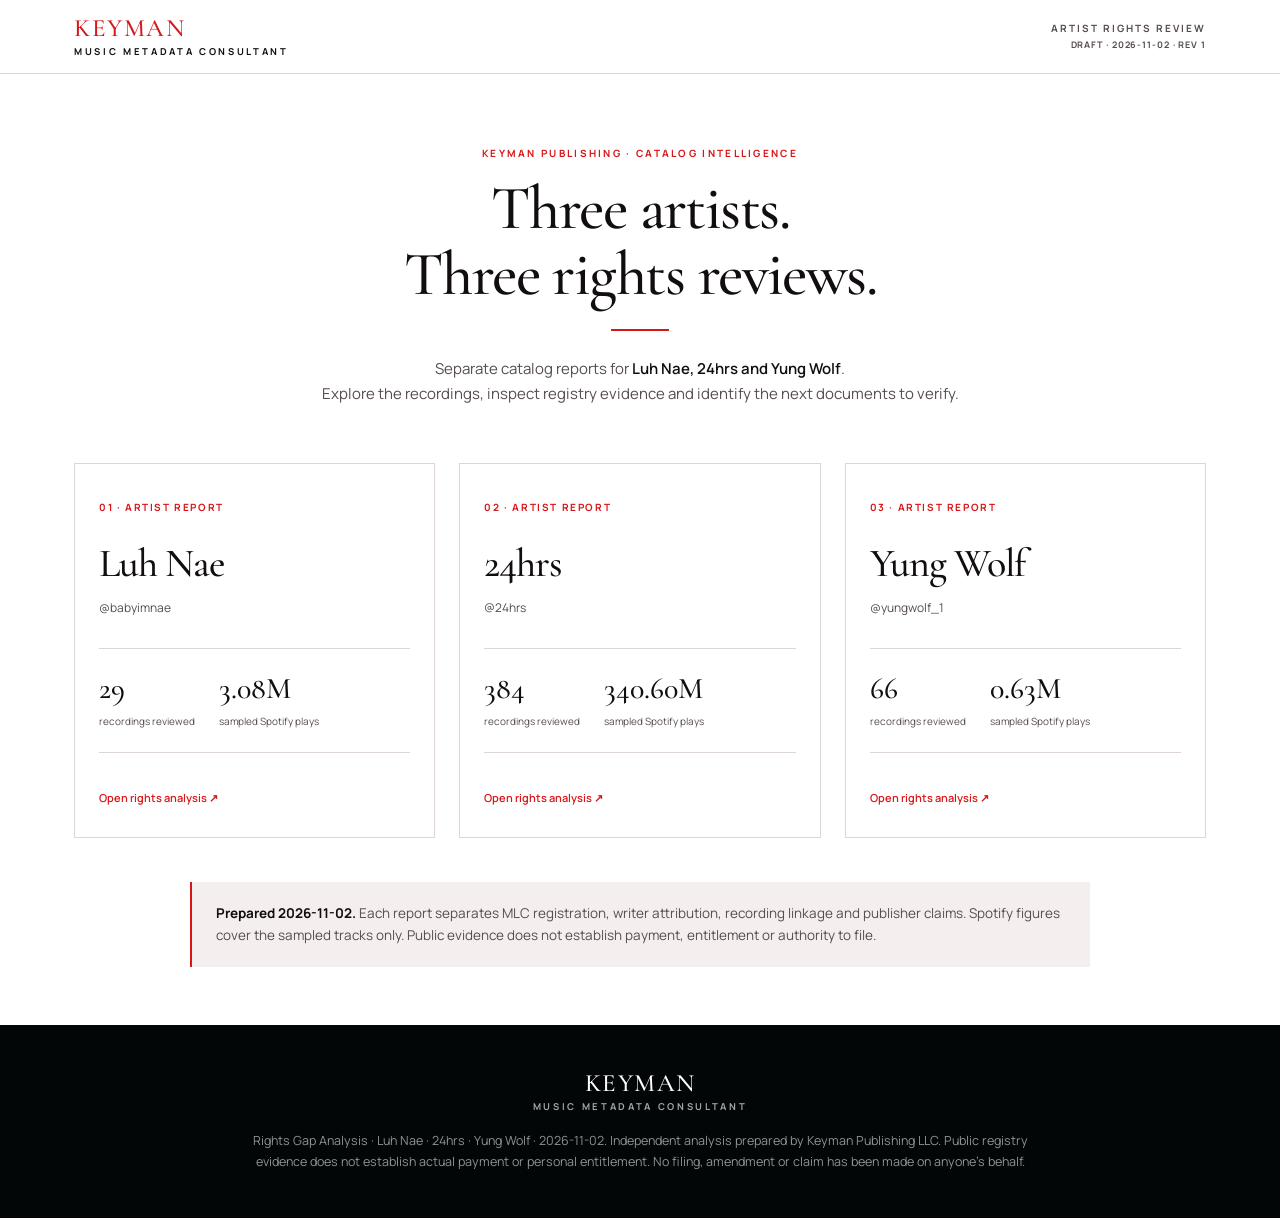
==== index.html @ 90fb0419 "Publish three Keyman artist rights reviews with shared report hub" ====
<!doctype html><html lang="en"><head><meta charset="utf-8"><meta name="viewport" content="width=device-width, initial-scale=1"><meta name="robots" content="noindex,nofollow"><meta name="description" content="Keyman Publishing catalog rights review — Artist Rights Review, 2026-11-02."><meta property="og:title" content="Artist Rights Review — Keyman Rights Gap Analysis"><meta property="og:description" content="Recording evidence, MLC registrations, publisher claims and next steps."><title>Artist Rights Review | Keyman Rights Gap Analysis</title><link rel="preconnect" href="https://fonts.googleapis.com"><link rel="preconnect" href="https://fonts.gstatic.com" crossorigin><link href="https://fonts.googleapis.com/css2?family=Cormorant+Garamond:wght@500;600&family=Manrope:wght@400;500;600;700&display=swap" rel="stylesheet"><link rel="stylesheet" href="./keyman.css"><link rel="stylesheet" href="./report.css"></head><body><a class="skip" href="#main">Skip to report</a><header class="hdr"><div class="wrap"><a class="brand" href="./"><div class="wm">KEYMAN</div><div class="wm-sub">Music Metadata Consultant</div></a><div class="hdr-r">Artist Rights Review<br><span class="revision">Draft · 2026-11-02 · rev 1</span></div></div></header><main id="main"><section class="hero"><div class="wrap"><p class="eyebrow">Keyman Publishing · Catalog intelligence</p><h1>Three artists.<br>Three rights reviews.</h1><div class="rule"></div><p class="lede narrow">Separate catalog reports for <b>Luh Nae, 24hrs and Yung Wolf</b>.<br>Explore the recordings, inspect registry evidence and identify the next documents to verify.</p><div class="artist-cards"><a class="artist-card" href="luh-nae/"><span class="card-no">01 · Artist report</span><h2>Luh Nae</h2><p>@babyimnae</p><div class="card-metrics"><div><b>29</b><span>recordings reviewed</span></div><div><b>3.08M</b><span>sampled Spotify plays</span></div></div><span class="card-cta">Open rights analysis ↗</span></a><a class="artist-card" href="24hrs/"><span class="card-no">02 · Artist report</span><h2>24hrs</h2><p>@24hrs</p><div class="card-metrics"><div><b>384</b><span>recordings reviewed</span></div><div><b>340.60M</b><span>sampled Spotify plays</span></div></div><span class="card-cta">Open rights analysis ↗</span></a><a class="artist-card" href="yung-wolf/"><span class="card-no">03 · Artist report</span><h2>Yung Wolf</h2><p>@yungwolf_1</p><div class="card-metrics"><div><b>66</b><span>recordings reviewed</span></div><div><b>0.63M</b><span>sampled Spotify plays</span></div></div><span class="card-cta">Open rights analysis ↗</span></a></div><div class="note"><b>Prepared 2026-11-02.</b> Each report separates MLC registration, writer attribution, recording linkage and publisher claims. Spotify figures cover the sampled tracks only. Public evidence does not establish payment, entitlement or authority to file.</div></div></section></main><footer><div class="wrap"><div class="wm">KEYMAN</div><div class="wm-sub">Music Metadata Consultant</div><div class="fs">Rights Gap Analysis · Luh Nae · 24hrs · Yung Wolf · 2026-11-02. Independent analysis prepared by Keyman Publishing LLC. Public registry evidence does not establish actual payment or personal entitlement. No filing, amendment or claim has been made on anyone’s behalf.</div></div></footer><script src="report.js"></script></body></html>
---- keyman.css ----
:root{
  --ink:oklch(0.17 0.008 25); --sub:oklch(0.43 0.012 25); --faint:oklch(0.58 0.010 25);
  --paper:oklch(1 0 0); --cream:oklch(0.985 0.002 25); --cream2:oklch(0.955 0.006 25);
  --line:oklch(0.88 0.008 25); --red:oklch(0.56 0.22 28); --red-dk:oklch(0.48 0.19 28);
  --red-soft:oklch(0.96 0.022 28); --ftr:oklch(0.12 0.008 215);
  --amber:oklch(0.60 0.13 75); --amber-soft:oklch(0.97 0.03 75);
  --green:oklch(0.52 0.11 155); --green-soft:oklch(0.96 0.03 155);
  --grey:oklch(0.55 0.006 25); --grey-soft:oklch(0.955 0.003 25);
}
*{box-sizing:border-box}
body{margin:0;background:var(--paper);color:var(--ink);
 font:16px/1.65 "Manrope",Arial,sans-serif;-webkit-font-smoothing:antialiased}
a{color:var(--red);text-decoration:none;font-weight:600}
a:hover{color:var(--red-dk);text-decoration:underline}
:focus-visible{outline:2px solid var(--red);outline-offset:2px}
.wrap{max-width:1180px;margin:0 auto;padding:0 24px}
.narrow{max-width:660px;margin:0 auto}

/* header */
.hdr{position:sticky;top:0;z-index:20;background:oklch(1 0 0 / .96);
 backdrop-filter:saturate(180%) blur(8px);border-bottom:1px solid var(--line)}
.hdr .wrap{display:flex;align-items:center;justify-content:space-between;gap:16px;padding-top:16px;padding-bottom:16px}
.wm{font:500 25px/1 "Cormorant Garamond",Georgia,serif;letter-spacing:.06em;color:var(--red)}
.wm-sub{font:700 9.5px/1 "Manrope",sans-serif;letter-spacing:.28em;text-transform:uppercase;color:var(--ink);margin-top:6px}
.hdr-r{text-align:right;font:700 10px/1.6 "Manrope",sans-serif;letter-spacing:.2em;text-transform:uppercase;color:var(--sub)}
.btn{display:inline-block;background:var(--red);color:#fff;border-radius:4px;padding:9px 16px;
 font:700 10px/1 "Manrope",sans-serif;letter-spacing:.16em;text-transform:uppercase;margin-top:9px}

/* bands */
.band{border-top:1px solid var(--line);padding:64px 0}
.band.tint{background:var(--cream)}
.band:first-of-type{border-top:0}
.eyebrow{font:700 10px/1 "Manrope",sans-serif;letter-spacing:.23em;text-transform:uppercase;
 color:var(--red);text-align:center;margin:0 0 18px}
h1{font:500 clamp(40px,5.4vw,62px)/1.08 "Cormorant Garamond",Georgia,serif;letter-spacing:-.025em;
 margin:0;text-align:center;text-wrap:balance}
h2{font:500 clamp(28px,3.2vw,38px)/1.15 "Cormorant Garamond",Georgia,serif;letter-spacing:-.025em;
 margin:0;text-align:center;text-wrap:balance}
.rule{width:58px;height:2px;background:var(--red);margin:20px auto 26px}
.lede{text-align:center;color:var(--sub);font-size:15px}
.lede b{color:var(--ink);font-weight:600}

/* hero */
.hero{padding:74px 0 58px}

/* stat row - hairline divided columns, no cards */
.stats{display:grid;grid-template-columns:repeat(3,1fr);border-top:1px solid var(--line);
 border-bottom:1px solid var(--line);margin-top:44px}
.stat{padding:26px 24px;border-left:1px solid var(--line)}
.stat:nth-child(3n+1){border-left:0}
.stat:nth-child(n+4){border-top:1px solid var(--line)}
.stat .l{font:700 9.5px/1.4 "Manrope",sans-serif;letter-spacing:.19em;text-transform:uppercase;color:var(--red)}
.stat .v{font:500 44px/1 "Cormorant Garamond",Georgia,serif;letter-spacing:-.02em;
 margin:14px 0 8px;font-variant-numeric:lining-nums tabular-nums}
.stat .d{font-size:12.5px;color:var(--sub);line-height:1.55}

/* doctrine note */
.note{border-left:2px solid var(--red);padding:20px 24px;background:var(--cream2);
 font-size:13.5px;color:var(--sub);margin:44px auto 0;max-width:900px}
.note b{color:var(--ink)}

/* attribution prose */
.prose{max-width:820px;margin:0 auto;color:var(--sub);font-size:15px}
.prose p{margin:0 0 14px} .prose p:last-child{margin-bottom:0}
.prose b{color:var(--ink);font-weight:600}

/* coverage bars */
.bars{max-width:860px;margin:0 auto}
.bar+.bar{margin-top:14px}
.bl{display:flex;justify-content:space-between;font-size:12.5px;margin-bottom:6px;gap:12px}
.bl b{font-variant-numeric:lining-nums tabular-nums}
.bt{height:6px;background:var(--grey-soft);overflow:hidden}
.bt i{display:block;height:100%}
.bt i.red{background:var(--red)} .bt i.amber{background:var(--amber)}
.bt i.green{background:var(--green)} .bt i.grey{background:var(--grey)}

/* tools + table */
.tools{display:flex;gap:8px;flex-wrap:wrap;justify-content:center;margin:0 0 22px}
input[type=search]{flex:0 1 320px;padding:11px 14px;border:1px solid var(--line);border-radius:4px;
 font:inherit;font-size:13px;background:#fff;color:var(--ink)}
input[type=search]:focus{outline:none;border-color:var(--red)}
.chip{background:#fff;border:1px solid var(--line);border-radius:4px;padding:9px 13px;
 font:700 10px/1 "Manrope",sans-serif;letter-spacing:.13em;text-transform:uppercase;
 color:var(--sub);cursor:pointer}
.chip[aria-pressed=true]{color:#fff;background:var(--red);border-color:var(--red)}
.tblwrap{overflow-x:auto;border-top:1px solid var(--line);border-bottom:1px solid var(--line)}
table{width:100%;border-collapse:collapse;min-width:880px}
th{text-align:left;font:700 9.5px/1.3 "Manrope",sans-serif;letter-spacing:.19em;text-transform:uppercase;
 color:var(--red);padding:15px 14px;border-bottom:1px solid var(--line);background:var(--cream)}
td{padding:14px;border-bottom:1px solid var(--line);vertical-align:top}
tr.det td{background:var(--cream);padding:20px 22px}
tr.row:last-child td,tr.det:last-child td{border-bottom:0}
.num{text-align:right;white-space:nowrap;font-variant-numeric:lining-nums tabular-nums}
.sm{font-size:12.5px;color:var(--sub)} .faint{color:var(--faint)}
.exp{background:none;border:0;padding:0;font:600 15px/1.45 "Manrope",sans-serif;color:var(--ink);
 cursor:pointer;text-align:left;display:flex;gap:9px;align-items:baseline}
.car{color:var(--red);font-size:10px;transition:transform .15s}
.exp[aria-expanded=true] .car{transform:rotate(90deg)}
.pill{display:inline-block;font:700 9.5px/1.4 "Manrope",sans-serif;letter-spacing:.11em;
 text-transform:uppercase;padding:5px 9px;border-radius:3px}
.pill.red{color:var(--red);background:var(--red-soft)}
.pill.amber{color:var(--amber);background:var(--amber-soft)}
.pill.green{color:var(--green);background:var(--green-soft)}
.pill.grey{color:var(--grey);background:var(--grey-soft)}
.work{border-left:2px solid var(--line);padding-left:15px;margin-bottom:17px}
.wt{font:500 18px/1.3 "Cormorant Garamond",Georgia,serif;letter-spacing:-.02em}
.wk{font-size:11.5px;color:var(--sub);margin-left:8px}
.flag{font:700 9px/1 "Manrope",sans-serif;letter-spacing:.11em;text-transform:uppercase;
 color:var(--green);background:var(--green-soft);padding:4px 7px;border-radius:3px;margin-left:6px;
 display:inline-block}
.flag.off{color:var(--red);background:var(--red-soft)}
.ww{font-size:12.5px;color:var(--sub);margin:5px 0}
.wp{margin:0;padding-left:18px;font-size:12.5px;color:var(--sub)}
.src{font:700 8.5px/1.3 "Manrope",sans-serif;letter-spacing:.13em;text-transform:uppercase;color:var(--red);display:inline-block;margin-top:5px}
.pill.blue{color:oklch(0.50 0.13 250);background:oklch(0.96 0.03 250)}
.mine{font:700 9px/1 "Manrope",sans-serif;letter-spacing:.09em;text-transform:uppercase;
 color:var(--green);background:var(--green-soft);padding:3px 6px;border-radius:3px}
.mismatch{font-size:12.5px;color:var(--red-dk);background:var(--red-soft);padding:10px 12px;
 border-radius:3px;margin:9px 0}
.meta{font-size:12.5px;color:var(--sub);margin-top:8px}

/* findings */
ol.find{counter-reset:f;list-style:none;padding:0;margin:0 auto;max-width:860px}
ol.find li{counter-increment:f;position:relative;padding:0 0 26px 54px;font-size:14.5px;color:var(--sub)}
ol.find li b{color:var(--ink);font-weight:600}
ol.find li:before{content:counter(f,decimal-leading-zero);position:absolute;left:0;top:2px;
 font:700 12px/1 "Manrope",sans-serif;color:var(--red);letter-spacing:.06em}

footer{background:var(--ftr);color:oklch(0.80 0.006 215);padding:46px 0}
footer .wm{color:#fff;text-align:center} footer .wm-sub{color:oklch(0.72 0.006 215);text-align:center}
footer .fs{font-size:12.5px;color:oklch(0.66 0.006 215);max-width:820px;margin:20px auto 0;text-align:center}
@media(max-width:860px){.stats{grid-template-columns:repeat(2,1fr)}
 .stat:nth-child(3n+1){border-left:1px solid var(--line)}
 .stat:nth-child(2n+1){border-left:0} .stat:nth-child(n+3){border-top:1px solid var(--line)}}
@media(max-width:520px){.stats{grid-template-columns:1fr}
 .stat{border-left:0!important} .stat+.stat{border-top:1px solid var(--line)}}
@media(prefers-reduced-motion:reduce){*{transition:none!important}}
---- report.css ----
.brand:hover{text-decoration:none}.identity{font-size:12px;color:var(--sub);text-align:center;margin-top:22px;max-width:760px}.report-nav{display:flex;justify-content:center;flex-wrap:wrap;gap:14px 24px;font-size:12px;margin-top:28px}.revision{font-size:9px;letter-spacing:.1em}.result-count{text-align:center}select{padding:10px 14px;border:1px solid var(--line);background:#fff;border-radius:4px;max-width:100%;font:12px Manrope,Arial,sans-serif;color:var(--ink)}.year h3,.next-grid h3{font:500 26px/1.2 "Cormorant Garamond",Georgia,serif;margin:12px 0}.years{display:grid;grid-template-columns:repeat(3,1fr);gap:24px;margin-top:32px}.year{border-top:1px solid var(--line);padding-top:8px}.year p{font-size:12px;color:var(--sub)}.year-top{display:flex;justify-content:space-between;align-items:center}.year-top span{font-size:11px;color:var(--sub)}.timeline-bar{height:6px;background:var(--red-soft)}.timeline-bar i{display:block;height:6px;background:var(--green)}.next-grid{display:grid;grid-template-columns:1fr 1fr;gap:32px;margin-top:40px}.next-grid article{border-top:1px solid var(--line);padding-top:18px}.next-grid span,.card-no{font-size:10px;letter-spacing:.16em;text-transform:uppercase;color:var(--red);font-weight:700}.next-grid p{font-size:13px;color:var(--sub)}.exposure{max-width:800px;margin:32px auto 0}.exposure table{min-width:0;font-size:13px}.offworks{max-width:900px;margin:36px auto 0}.artist-cards{display:grid;grid-template-columns:repeat(3,1fr);gap:24px;margin:56px 0 0}.artist-card{color:var(--ink);border:1px solid var(--line);padding:28px 24px;display:block;transition:border-color .15s,background .15s}.artist-card:hover{background:var(--cream);border-color:var(--red);text-decoration:none;color:var(--ink)}.artist-card h2{text-align:left;margin:22px 0 8px;font-size:40px}.artist-card p{font-size:12px;color:var(--sub);font-weight:400}.card-metrics{display:flex;gap:24px;margin:30px 0;padding:22px 0;border-top:1px solid var(--line);border-bottom:1px solid var(--line)}.card-metrics b{display:block;font:500 30px/1.2 "Cormorant Garamond",Georgia,serif}.card-metrics span{display:block;font-size:10px;color:var(--sub);font-weight:400;margin-top:6px}.card-cta{font-size:11px;color:var(--red)}.find p{margin:8px 0 0}.sr-only{position:absolute;width:1px;height:1px;padding:0;margin:-1px;overflow:hidden;clip:rect(0,0,0,0);white-space:nowrap;border:0}.skip{position:absolute;top:-70px;left:12px;z-index:99;background:#fff;padding:12px}.skip:focus{top:10px}section[id]{scroll-margin-top:90px}[hidden]{display:none!important}.exposure th:nth-child(2){width:28%}
@media(max-width:900px){.artist-cards{grid-template-columns:1fr;max-width:640px;margin-left:auto;margin-right:auto}.years{grid-template-columns:1fr 1fr}.artist-card h2{font-size:36px}.card-metrics{justify-content:space-between}.hdr{position:static}}
@media(max-width:680px){.wrap{padding-left:18px;padding-right:18px}.hero{padding-top:42px}.band{padding:42px 0}.hdr .wrap{gap:12px}.wm-sub{font-size:7px;letter-spacing:.16em}.hdr-r{font-size:8px;letter-spacing:.08em}.wm{font-size:22px}.stats{grid-template-columns:1fr}.stat{border-left:0!important;text-align:center}.stat+.stat{border-top:1px solid var(--line)}.stat .v{font-size:42px}.note{padding:16px 18px;font-size:12px}.years,.next-grid{grid-template-columns:1fr}.tools>*{width:100%;flex:1 1 100%}.tblwrap{overflow:visible;border:0}#catalog-table{min-width:0}#catalog-table thead{display:none}#catalog-table tbody{display:block}#catalog-table tr.row{display:grid;grid-template-columns:1fr 1fr;border:1px solid var(--line);padding:14px;margin-top:16px;gap:12px}#catalog-table tr.row td{display:block;border:0;padding:0;min-width:0}#catalog-table tr.row td:first-child{grid-column:1/-1}#catalog-table tr.row td:before{content:attr(data-label);display:block;color:var(--red);font:700 8px/1.4 Manrope,sans-serif;letter-spacing:.1em;text-transform:uppercase;margin-bottom:6px}#catalog-table tr.row td:first-child:before{display:none}#catalog-table td.num{text-align:left;white-space:normal}#catalog-table tr.det{display:block;border:1px solid var(--line);border-top:0}#catalog-table tr.det td{display:block;padding:16px;font-size:12px;overflow-wrap:anywhere}.exp{font-size:15px}.pill{font-size:8px;letter-spacing:.04em}.work{padding-left:10px}.wk{display:block;margin:6px 0}.meta,.ww,.wp{font-size:11px}.find li{padding-left:38px;font-size:13px}.exposure th,.exposure td{padding:12px 8px}.exposure .num{white-space:normal}.exposure th:nth-child(2){width:35%}}
@media print{.hdr{position:static}.tools,.report-nav{display:none}body{font-size:10px}.band{padding:24px 0}.det[hidden]{display:table-row!important}footer{background:#fff;color:#222}.artist-card{break-inside:avoid}a{color:#222}.tblwrap{overflow:visible}table{min-width:0}.stats{margin-top:20px}}
.bt i.blue{background:#2d4f8f}
.legend{max-width:860px;margin:30px auto 0;border-top:1px solid var(--line);border-bottom:1px solid var(--line);padding:16px 0;font-size:12px;color:var(--sub)}.legend summary{cursor:pointer;color:var(--red);font-weight:600}.legend li{margin:9px 0}
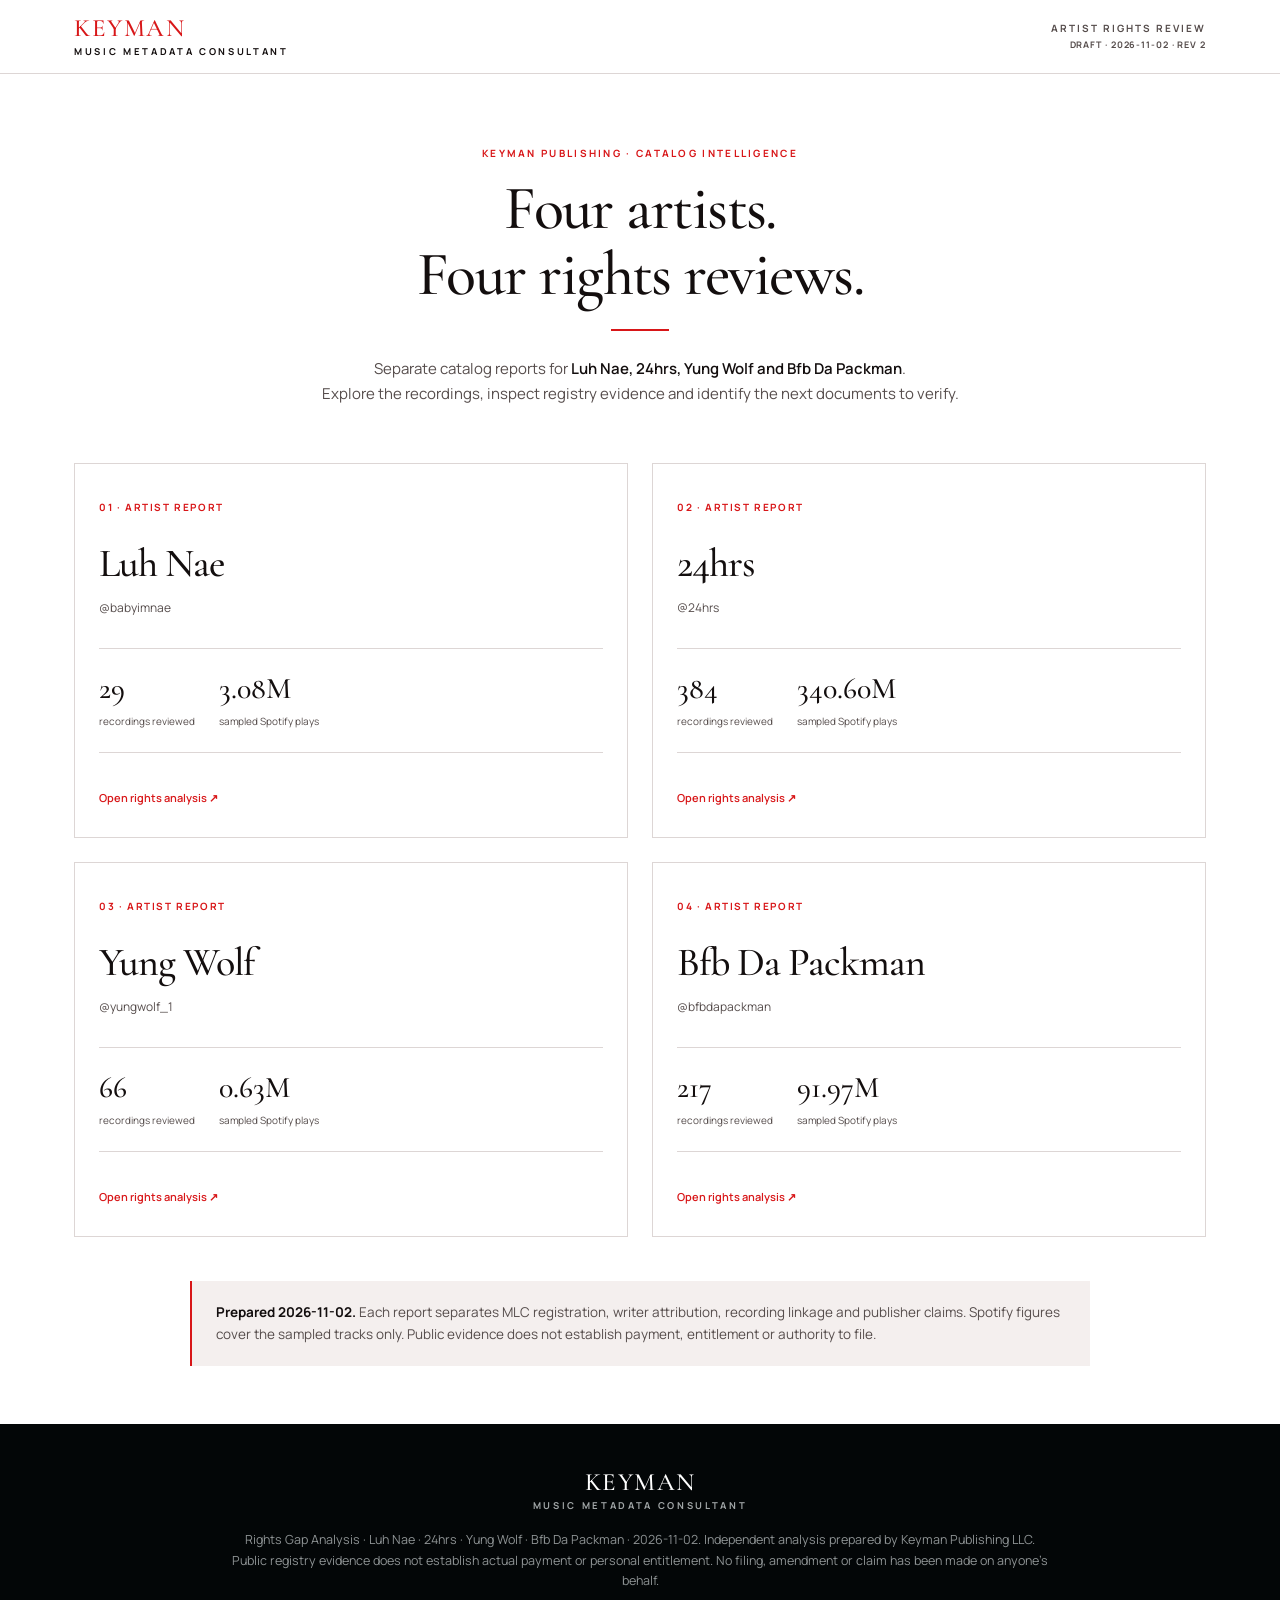
==== commit 61978845: "Add Bfb Da Packman rights report and expand shared hub to four artists" ====
--- a/index.html
+++ b/index.html
@@ -1 +1 @@
-<!doctype html><html lang="en"><head><meta charset="utf-8"><meta name="viewport" content="width=device-width, initial-scale=1"><meta name="robots" content="noindex,nofollow"><meta name="description" content="Keyman Publishing catalog rights review — Artist Rights Review, 2026-11-02."><meta property="og:title" content="Artist Rights Review — Keyman Rights Gap Analysis"><meta property="og:description" content="Recording evidence, MLC registrations, publisher claims and next steps."><title>Artist Rights Review | Keyman Rights Gap Analysis</title><link rel="preconnect" href="https://fonts.googleapis.com"><link rel="preconnect" href="https://fonts.gstatic.com" crossorigin><link href="https://fonts.googleapis.com/css2?family=Cormorant+Garamond:wght@500;600&family=Manrope:wght@400;500;600;700&display=swap" rel="stylesheet"><link rel="stylesheet" href="./keyman.css"><link rel="stylesheet" href="./report.css"></head><body><a class="skip" href="#main">Skip to report</a><header class="hdr"><div class="wrap"><a class="brand" href="./"><div class="wm">KEYMAN</div><div class="wm-sub">Music Metadata Consultant</div></a><div class="hdr-r">Artist Rights Review<br><span class="revision">Draft · 2026-11-02 · rev 1</span></div></div></header><main id="main"><section class="hero"><div class="wrap"><p class="eyebrow">Keyman Publishing · Catalog intelligence</p><h1>Three artists.<br>Three rights reviews.</h1><div class="rule"></div><p class="lede narrow">Separate catalog reports for <b>Luh Nae, 24hrs and Yung Wolf</b>.<br>Explore the recordings, inspect registry evidence and identify the next documents to verify.</p><div class="artist-cards"><a class="artist-card" href="luh-nae/"><span class="card-no">01 · Artist report</span><h2>Luh Nae</h2><p>@babyimnae</p><div class="card-metrics"><div><b>29</b><span>recordings reviewed</span></div><div><b>3.08M</b><span>sampled Spotify plays</span></div></div><span class="card-cta">Open rights analysis ↗</span></a><a class="artist-card" href="24hrs/"><span class="card-no">02 · Artist report</span><h2>24hrs</h2><p>@24hrs</p><div class="card-metrics"><div><b>384</b><span>recordings reviewed</span></div><div><b>340.60M</b><span>sampled Spotify plays</span></div></div><span class="card-cta">Open rights analysis ↗</span></a><a class="artist-card" href="yung-wolf/"><span class="card-no">03 · Artist report</span><h2>Yung Wolf</h2><p>@yungwolf_1</p><div class="card-metrics"><div><b>66</b><span>recordings reviewed</span></div><div><b>0.63M</b><span>sampled Spotify plays</span></div></div><span class="card-cta">Open rights analysis ↗</span></a></div><div class="note"><b>Prepared 2026-11-02.</b> Each report separates MLC registration, writer attribution, recording linkage and publisher claims. Spotify figures cover the sampled tracks only. Public evidence does not establish payment, entitlement or authority to file.</div></div></section></main><footer><div class="wrap"><div class="wm">KEYMAN</div><div class="wm-sub">Music Metadata Consultant</div><div class="fs">Rights Gap Analysis · Luh Nae · 24hrs · Yung Wolf · 2026-11-02. Independent analysis prepared by Keyman Publishing LLC. Public registry evidence does not establish actual payment or personal entitlement. No filing, amendment or claim has been made on anyone’s behalf.</div></div></footer><script src="report.js"></script></body></html>+<!doctype html><html lang="en"><head><meta charset="utf-8"><meta name="viewport" content="width=device-width, initial-scale=1"><meta name="robots" content="noindex,nofollow"><meta name="description" content="Keyman Publishing catalog rights review — Artist Rights Review, 2026-11-02."><meta property="og:title" content="Artist Rights Review — Keyman Rights Gap Analysis"><meta property="og:description" content="Recording evidence, MLC registrations, publisher claims and next steps."><title>Artist Rights Review | Keyman Rights Gap Analysis</title><link rel="preconnect" href="https://fonts.googleapis.com"><link rel="preconnect" href="https://fonts.gstatic.com" crossorigin><link href="https://fonts.googleapis.com/css2?family=Cormorant+Garamond:wght@500;600&family=Manrope:wght@400;500;600;700&display=swap" rel="stylesheet"><link rel="stylesheet" href="./keyman.css"><link rel="stylesheet" href="./report.css"></head><body><a class="skip" href="#main">Skip to report</a><header class="hdr"><div class="wrap"><a class="brand" href="./"><div class="wm">KEYMAN</div><div class="wm-sub">Music Metadata Consultant</div></a><div class="hdr-r">Artist Rights Review<br><span class="revision">Draft · 2026-11-02 · rev 2</span></div></div></header><main id="main"><section class="hero"><div class="wrap"><p class="eyebrow">Keyman Publishing · Catalog intelligence</p><h1>Four artists.<br>Four rights reviews.</h1><div class="rule"></div><p class="lede narrow">Separate catalog reports for <b>Luh Nae, 24hrs, Yung Wolf and Bfb Da Packman</b>.<br>Explore the recordings, inspect registry evidence and identify the next documents to verify.</p><div class="artist-cards"><a class="artist-card" href="luh-nae/"><span class="card-no">01 · Artist report</span><h2>Luh Nae</h2><p>@babyimnae</p><div class="card-metrics"><div><b>29</b><span>recordings reviewed</span></div><div><b>3.08M</b><span>sampled Spotify plays</span></div></div><span class="card-cta">Open rights analysis ↗</span></a><a class="artist-card" href="24hrs/"><span class="card-no">02 · Artist report</span><h2>24hrs</h2><p>@24hrs</p><div class="card-metrics"><div><b>384</b><span>recordings reviewed</span></div><div><b>340.60M</b><span>sampled Spotify plays</span></div></div><span class="card-cta">Open rights analysis ↗</span></a><a class="artist-card" href="yung-wolf/"><span class="card-no">03 · Artist report</span><h2>Yung Wolf</h2><p>@yungwolf_1</p><div class="card-metrics"><div><b>66</b><span>recordings reviewed</span></div><div><b>0.63M</b><span>sampled Spotify plays</span></div></div><span class="card-cta">Open rights analysis ↗</span></a><a class="artist-card" href="bfb-da-packman/"><span class="card-no">04 · Artist report</span><h2>Bfb Da Packman</h2><p>@bfbdapackman</p><div class="card-metrics"><div><b>217</b><span>recordings reviewed</span></div><div><b>91.97M</b><span>sampled Spotify plays</span></div></div><span class="card-cta">Open rights analysis ↗</span></a></div><div class="note"><b>Prepared 2026-11-02.</b> Each report separates MLC registration, writer attribution, recording linkage and publisher claims. Spotify figures cover the sampled tracks only. Public evidence does not establish payment, entitlement or authority to file.</div></div></section></main><footer><div class="wrap"><div class="wm">KEYMAN</div><div class="wm-sub">Music Metadata Consultant</div><div class="fs">Rights Gap Analysis · Luh Nae · 24hrs · Yung Wolf · Bfb Da Packman · 2026-11-02. Independent analysis prepared by Keyman Publishing LLC. Public registry evidence does not establish actual payment or personal entitlement. No filing, amendment or claim has been made on anyone’s behalf.</div></div></footer><script src="report.js"></script></body></html>
--- a/report.css
+++ b/report.css
@@ -4,3 +4,5 @@
 @media print{.hdr{position:static}.tools,.report-nav{display:none}body{font-size:10px}.band{padding:24px 0}.det[hidden]{display:table-row!important}footer{background:#fff;color:#222}.artist-card{break-inside:avoid}a{color:#222}.tblwrap{overflow:visible}table{min-width:0}.stats{margin-top:20px}}
 .bt i.blue{background:#2d4f8f}
 .legend{max-width:860px;margin:30px auto 0;border-top:1px solid var(--line);border-bottom:1px solid var(--line);padding:16px 0;font-size:12px;color:var(--sub)}.legend summary{cursor:pointer;color:var(--red);font-weight:600}.legend li{margin:9px 0}
+
+@media(min-width:901px){.artist-cards{grid-template-columns:repeat(2,1fr)}}
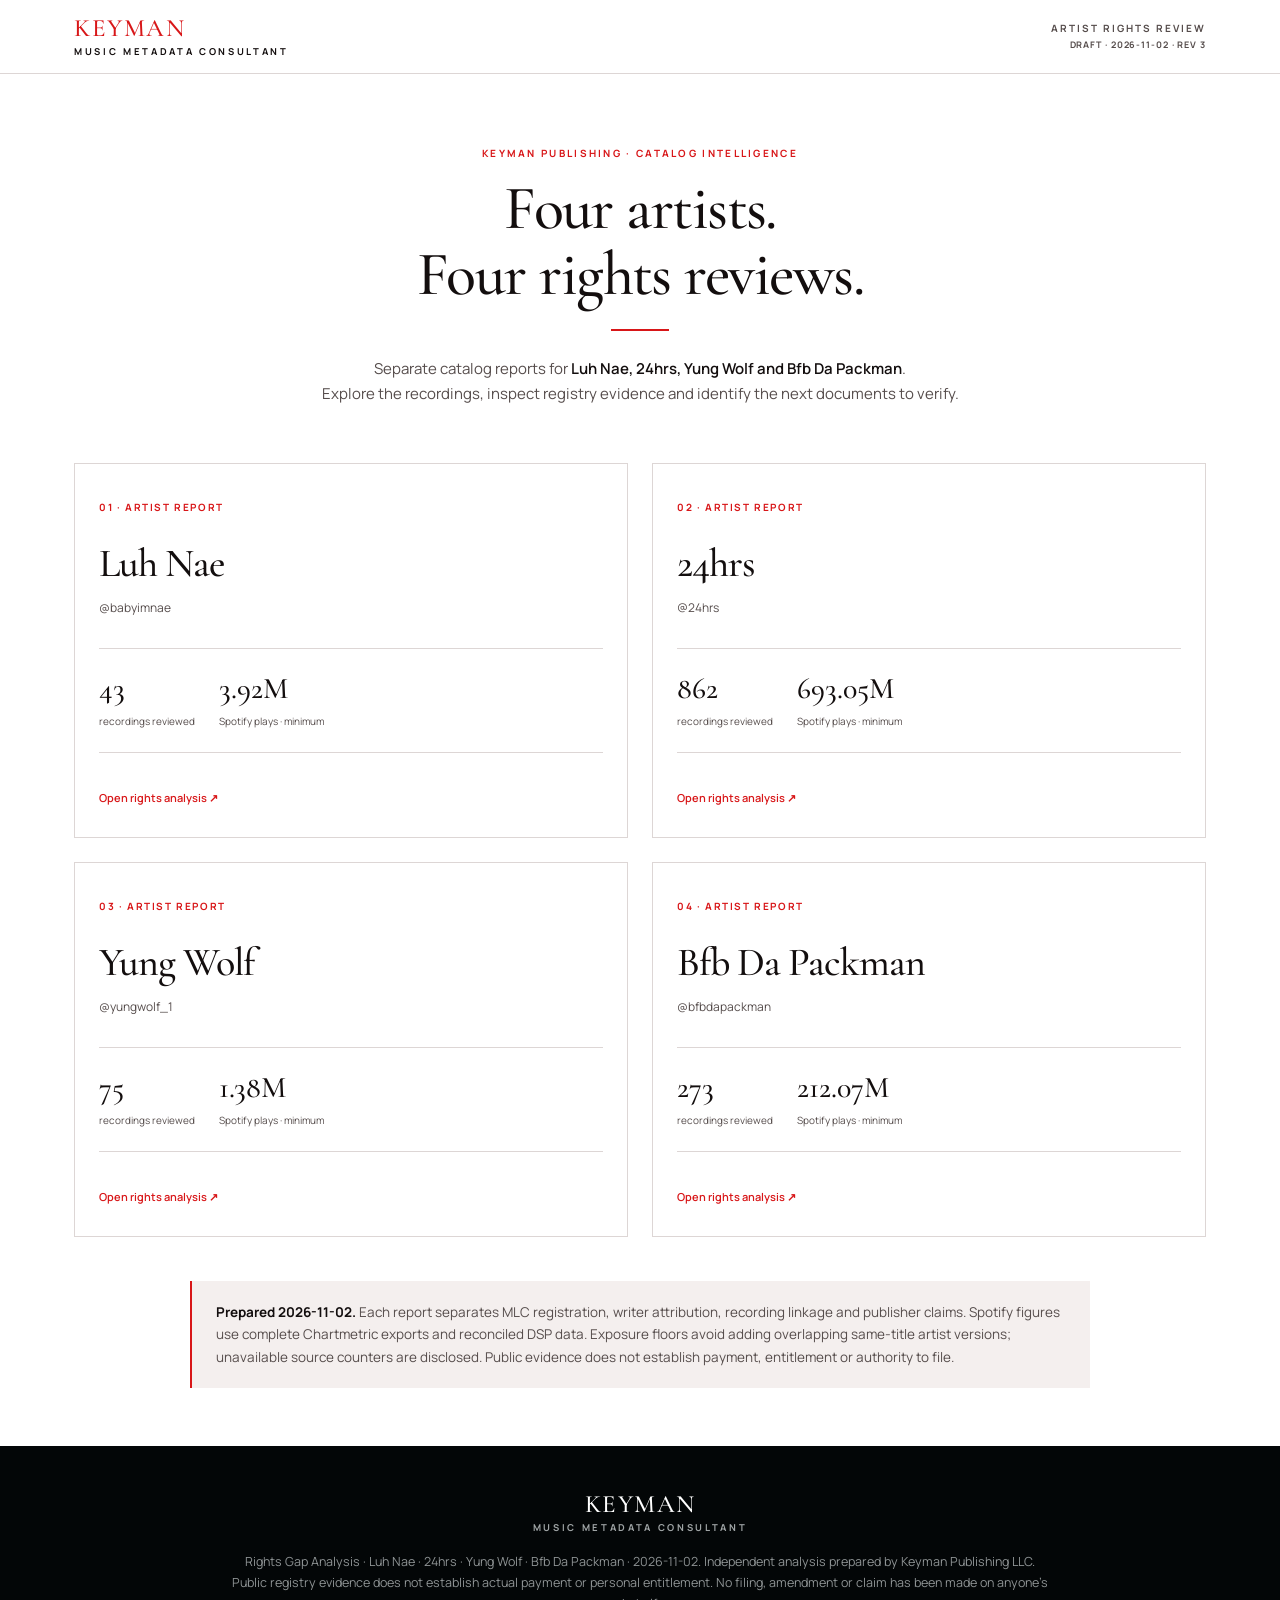
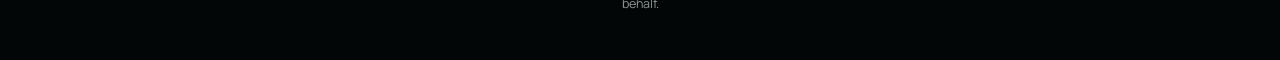
==== commit bd595009: "Expand all artist catalogs with Chartmetric data and verified stream coverage" ====
--- a/index.html
+++ b/index.html
@@ -1 +1 @@
-<!doctype html><html lang="en"><head><meta charset="utf-8"><meta name="viewport" content="width=device-width, initial-scale=1"><meta name="robots" content="noindex,nofollow"><meta name="description" content="Keyman Publishing catalog rights review — Artist Rights Review, 2026-11-02."><meta property="og:title" content="Artist Rights Review — Keyman Rights Gap Analysis"><meta property="og:description" content="Recording evidence, MLC registrations, publisher claims and next steps."><title>Artist Rights Review | Keyman Rights Gap Analysis</title><link rel="preconnect" href="https://fonts.googleapis.com"><link rel="preconnect" href="https://fonts.gstatic.com" crossorigin><link href="https://fonts.googleapis.com/css2?family=Cormorant+Garamond:wght@500;600&family=Manrope:wght@400;500;600;700&display=swap" rel="stylesheet"><link rel="stylesheet" href="./keyman.css"><link rel="stylesheet" href="./report.css"></head><body><a class="skip" href="#main">Skip to report</a><header class="hdr"><div class="wrap"><a class="brand" href="./"><div class="wm">KEYMAN</div><div class="wm-sub">Music Metadata Consultant</div></a><div class="hdr-r">Artist Rights Review<br><span class="revision">Draft · 2026-11-02 · rev 2</span></div></div></header><main id="main"><section class="hero"><div class="wrap"><p class="eyebrow">Keyman Publishing · Catalog intelligence</p><h1>Four artists.<br>Four rights reviews.</h1><div class="rule"></div><p class="lede narrow">Separate catalog reports for <b>Luh Nae, 24hrs, Yung Wolf and Bfb Da Packman</b>.<br>Explore the recordings, inspect registry evidence and identify the next documents to verify.</p><div class="artist-cards"><a class="artist-card" href="luh-nae/"><span class="card-no">01 · Artist report</span><h2>Luh Nae</h2><p>@babyimnae</p><div class="card-metrics"><div><b>29</b><span>recordings reviewed</span></div><div><b>3.08M</b><span>sampled Spotify plays</span></div></div><span class="card-cta">Open rights analysis ↗</span></a><a class="artist-card" href="24hrs/"><span class="card-no">02 · Artist report</span><h2>24hrs</h2><p>@24hrs</p><div class="card-metrics"><div><b>384</b><span>recordings reviewed</span></div><div><b>340.60M</b><span>sampled Spotify plays</span></div></div><span class="card-cta">Open rights analysis ↗</span></a><a class="artist-card" href="yung-wolf/"><span class="card-no">03 · Artist report</span><h2>Yung Wolf</h2><p>@yungwolf_1</p><div class="card-metrics"><div><b>66</b><span>recordings reviewed</span></div><div><b>0.63M</b><span>sampled Spotify plays</span></div></div><span class="card-cta">Open rights analysis ↗</span></a><a class="artist-card" href="bfb-da-packman/"><span class="card-no">04 · Artist report</span><h2>Bfb Da Packman</h2><p>@bfbdapackman</p><div class="card-metrics"><div><b>217</b><span>recordings reviewed</span></div><div><b>91.97M</b><span>sampled Spotify plays</span></div></div><span class="card-cta">Open rights analysis ↗</span></a></div><div class="note"><b>Prepared 2026-11-02.</b> Each report separates MLC registration, writer attribution, recording linkage and publisher claims. Spotify figures cover the sampled tracks only. Public evidence does not establish payment, entitlement or authority to file.</div></div></section></main><footer><div class="wrap"><div class="wm">KEYMAN</div><div class="wm-sub">Music Metadata Consultant</div><div class="fs">Rights Gap Analysis · Luh Nae · 24hrs · Yung Wolf · Bfb Da Packman · 2026-11-02. Independent analysis prepared by Keyman Publishing LLC. Public registry evidence does not establish actual payment or personal entitlement. No filing, amendment or claim has been made on anyone’s behalf.</div></div></footer><script src="report.js"></script></body></html>+<!doctype html><html lang="en"><head><meta charset="utf-8"><meta name="viewport" content="width=device-width, initial-scale=1"><meta name="robots" content="noindex,nofollow"><meta name="description" content="Keyman Publishing catalog rights review — Artist Rights Review, 2026-11-02."><meta property="og:title" content="Artist Rights Review — Keyman Rights Gap Analysis"><meta property="og:description" content="Recording evidence, MLC registrations, publisher claims and next steps."><title>Artist Rights Review | Keyman Rights Gap Analysis</title><link rel="preconnect" href="https://fonts.googleapis.com"><link rel="preconnect" href="https://fonts.gstatic.com" crossorigin><link href="https://fonts.googleapis.com/css2?family=Cormorant+Garamond:wght@500;600&family=Manrope:wght@400;500;600;700&display=swap" rel="stylesheet"><link rel="stylesheet" href="./keyman.css"><link rel="stylesheet" href="./report.css?v=3"></head><body><a class="skip" href="#main">Skip to report</a><header class="hdr"><div class="wrap"><a class="brand" href="./"><div class="wm">KEYMAN</div><div class="wm-sub">Music Metadata Consultant</div></a><div class="hdr-r">Artist Rights Review<br><span class="revision">Draft · 2026-11-02 · rev 3</span></div></div></header><main id="main"><section class="hero"><div class="wrap"><p class="eyebrow">Keyman Publishing · Catalog intelligence</p><h1>Four artists.<br>Four rights reviews.</h1><div class="rule"></div><p class="lede narrow">Separate catalog reports for <b>Luh Nae, 24hrs, Yung Wolf and Bfb Da Packman</b>.<br>Explore the recordings, inspect registry evidence and identify the next documents to verify.</p><div class="artist-cards"><a class="artist-card" href="luh-nae/?rev=3"><span class="card-no">01 · Artist report</span><h2>Luh Nae</h2><p>@babyimnae</p><div class="card-metrics"><div><b>43</b><span>recordings reviewed</span></div><div><b>3.92M</b><span>Spotify plays · minimum</span></div></div><span class="card-cta">Open rights analysis ↗</span></a><a class="artist-card" href="24hrs/?rev=3"><span class="card-no">02 · Artist report</span><h2>24hrs</h2><p>@24hrs</p><div class="card-metrics"><div><b>862</b><span>recordings reviewed</span></div><div><b>693.05M</b><span>Spotify plays · minimum</span></div></div><span class="card-cta">Open rights analysis ↗</span></a><a class="artist-card" href="yung-wolf/?rev=3"><span class="card-no">03 · Artist report</span><h2>Yung Wolf</h2><p>@yungwolf_1</p><div class="card-metrics"><div><b>75</b><span>recordings reviewed</span></div><div><b>1.38M</b><span>Spotify plays · minimum</span></div></div><span class="card-cta">Open rights analysis ↗</span></a><a class="artist-card" href="bfb-da-packman/?rev=3"><span class="card-no">04 · Artist report</span><h2>Bfb Da Packman</h2><p>@bfbdapackman</p><div class="card-metrics"><div><b>273</b><span>recordings reviewed</span></div><div><b>212.07M</b><span>Spotify plays · minimum</span></div></div><span class="card-cta">Open rights analysis ↗</span></a></div><div class="note"><b>Prepared 2026-11-02.</b> Each report separates MLC registration, writer attribution, recording linkage and publisher claims. Spotify figures use complete Chartmetric exports and reconciled DSP data. Exposure floors avoid adding overlapping same-title artist versions; unavailable source counters are disclosed. Public evidence does not establish payment, entitlement or authority to file.</div></div></section></main><footer><div class="wrap"><div class="wm">KEYMAN</div><div class="wm-sub">Music Metadata Consultant</div><div class="fs">Rights Gap Analysis · Luh Nae · 24hrs · Yung Wolf · Bfb Da Packman · 2026-11-02. Independent analysis prepared by Keyman Publishing LLC. Public registry evidence does not establish actual payment or personal entitlement. No filing, amendment or claim has been made on anyone’s behalf.</div></div></footer><script src="report.js"></script></body></html>
--- a/report.css
+++ b/report.css
@@ -6,3 +6,6 @@
 .legend{max-width:860px;margin:30px auto 0;border-top:1px solid var(--line);border-bottom:1px solid var(--line);padding:16px 0;font-size:12px;color:var(--sub)}.legend summary{cursor:pointer;color:var(--red);font-weight:600}.legend li{margin:9px 0}
 
 @media(min-width:901px){.artist-cards{grid-template-columns:repeat(2,1fr)}}
+
+/* Full-catalog source coverage and identity evidence */
+#catalog-table td.num{white-space:normal;max-width:180px;overflow-wrap:anywhere}.exposure-platforms{grid-template-columns:repeat(auto-fit,minmax(200px,1fr))}.exposure-platforms .v{font-size:34px}.identity-review .tblwrap{overflow:auto;max-width:100%}.identity-review table{min-width:760px;font-size:11px}.identity-review td{white-space:normal;overflow-wrap:anywhere}.identity-review th:nth-child(2){width:15%}.identity-review th:last-child{width:46%}@media(max-width:900px){.exposure-platforms{grid-template-columns:repeat(2,1fr)}}@media(max-width:680px){.exposure-platforms{grid-template-columns:1fr}.exposure-platforms .v{font-size:38px}}
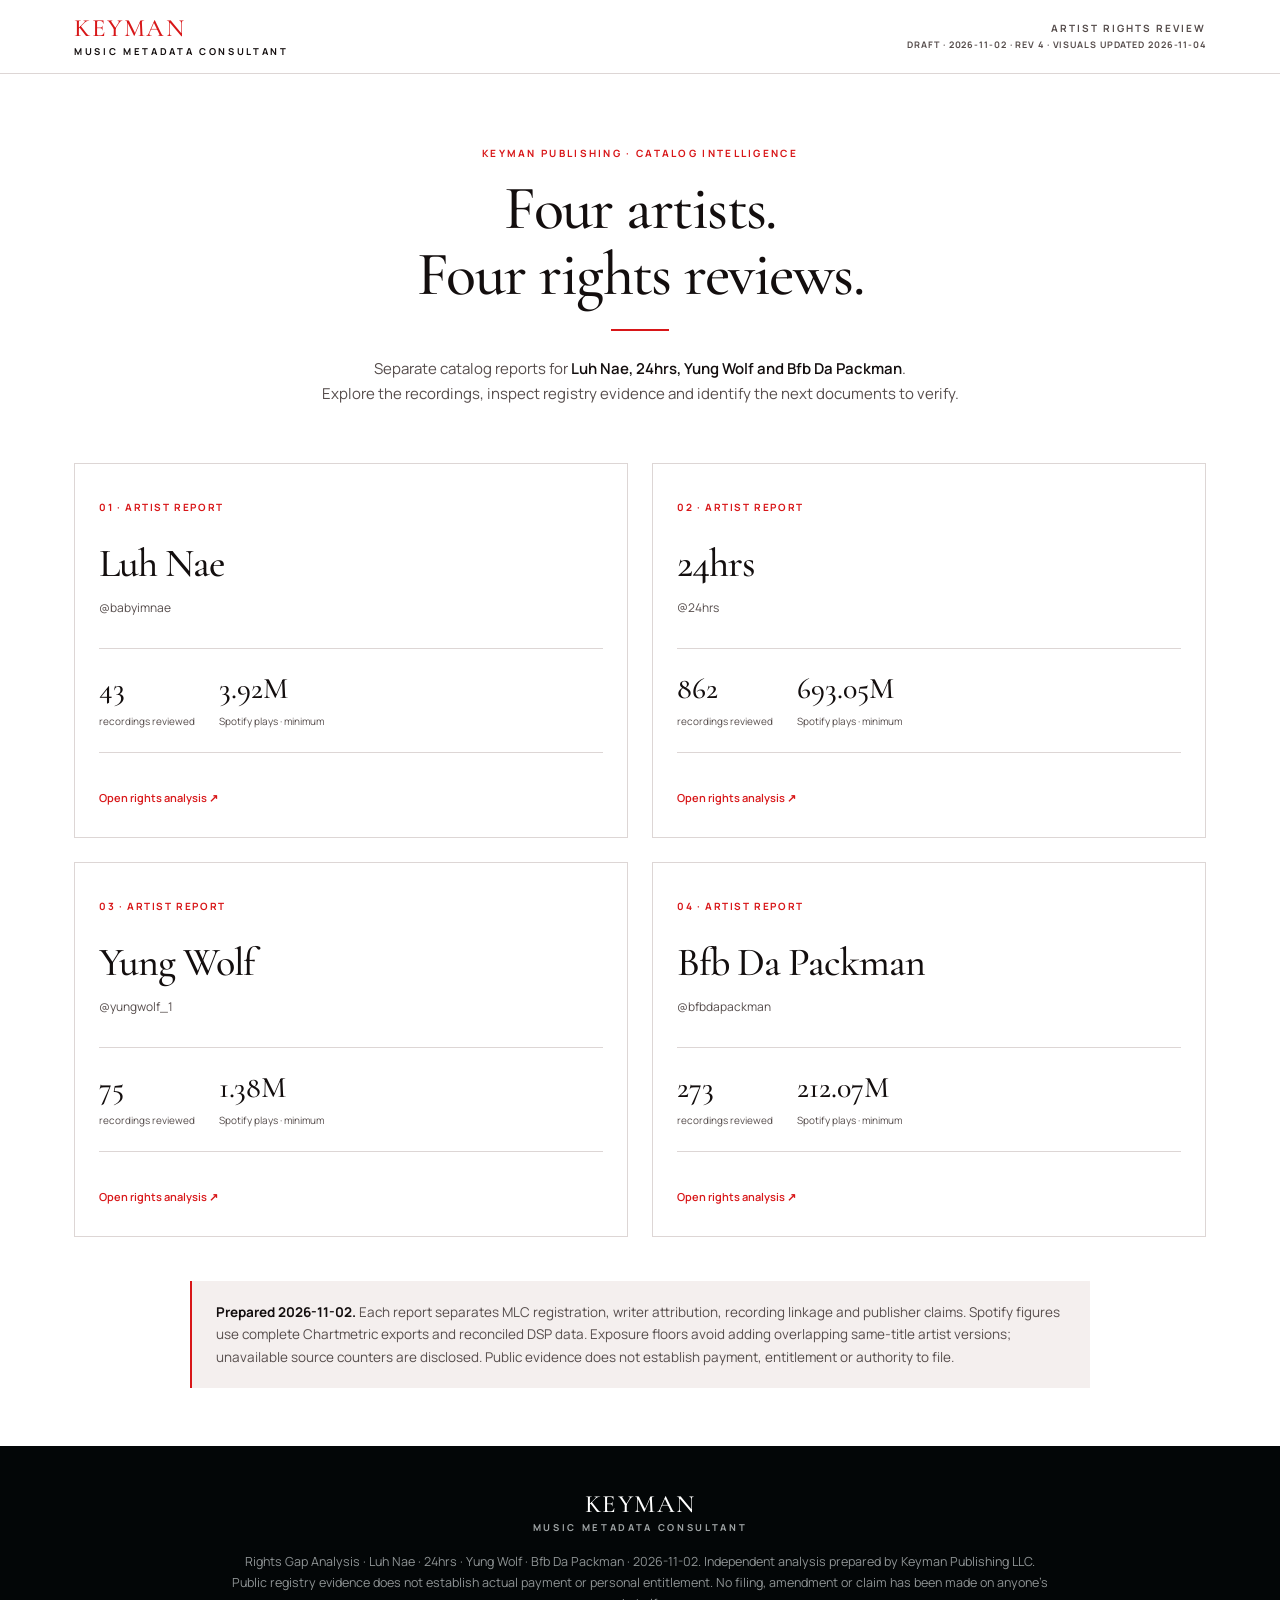
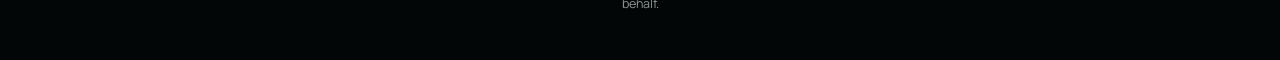
==== commit 51fbf9b9: "Add Cloud-style publishing timelines and exposure visuals to all four reports" ====
--- a/index.html
+++ b/index.html
@@ -1 +1 @@
-<!doctype html><html lang="en"><head><meta charset="utf-8"><meta name="viewport" content="width=device-width, initial-scale=1"><meta name="robots" content="noindex,nofollow"><meta name="description" content="Keyman Publishing catalog rights review — Artist Rights Review, 2026-11-02."><meta property="og:title" content="Artist Rights Review — Keyman Rights Gap Analysis"><meta property="og:description" content="Recording evidence, MLC registrations, publisher claims and next steps."><title>Artist Rights Review | Keyman Rights Gap Analysis</title><link rel="preconnect" href="https://fonts.googleapis.com"><link rel="preconnect" href="https://fonts.gstatic.com" crossorigin><link href="https://fonts.googleapis.com/css2?family=Cormorant+Garamond:wght@500;600&family=Manrope:wght@400;500;600;700&display=swap" rel="stylesheet"><link rel="stylesheet" href="./keyman.css"><link rel="stylesheet" href="./report.css?v=3"></head><body><a class="skip" href="#main">Skip to report</a><header class="hdr"><div class="wrap"><a class="brand" href="./"><div class="wm">KEYMAN</div><div class="wm-sub">Music Metadata Consultant</div></a><div class="hdr-r">Artist Rights Review<br><span class="revision">Draft · 2026-11-02 · rev 3</span></div></div></header><main id="main"><section class="hero"><div class="wrap"><p class="eyebrow">Keyman Publishing · Catalog intelligence</p><h1>Four artists.<br>Four rights reviews.</h1><div class="rule"></div><p class="lede narrow">Separate catalog reports for <b>Luh Nae, 24hrs, Yung Wolf and Bfb Da Packman</b>.<br>Explore the recordings, inspect registry evidence and identify the next documents to verify.</p><div class="artist-cards"><a class="artist-card" href="luh-nae/?rev=3"><span class="card-no">01 · Artist report</span><h2>Luh Nae</h2><p>@babyimnae</p><div class="card-metrics"><div><b>43</b><span>recordings reviewed</span></div><div><b>3.92M</b><span>Spotify plays · minimum</span></div></div><span class="card-cta">Open rights analysis ↗</span></a><a class="artist-card" href="24hrs/?rev=3"><span class="card-no">02 · Artist report</span><h2>24hrs</h2><p>@24hrs</p><div class="card-metrics"><div><b>862</b><span>recordings reviewed</span></div><div><b>693.05M</b><span>Spotify plays · minimum</span></div></div><span class="card-cta">Open rights analysis ↗</span></a><a class="artist-card" href="yung-wolf/?rev=3"><span class="card-no">03 · Artist report</span><h2>Yung Wolf</h2><p>@yungwolf_1</p><div class="card-metrics"><div><b>75</b><span>recordings reviewed</span></div><div><b>1.38M</b><span>Spotify plays · minimum</span></div></div><span class="card-cta">Open rights analysis ↗</span></a><a class="artist-card" href="bfb-da-packman/?rev=3"><span class="card-no">04 · Artist report</span><h2>Bfb Da Packman</h2><p>@bfbdapackman</p><div class="card-metrics"><div><b>273</b><span>recordings reviewed</span></div><div><b>212.07M</b><span>Spotify plays · minimum</span></div></div><span class="card-cta">Open rights analysis ↗</span></a></div><div class="note"><b>Prepared 2026-11-02.</b> Each report separates MLC registration, writer attribution, recording linkage and publisher claims. Spotify figures use complete Chartmetric exports and reconciled DSP data. Exposure floors avoid adding overlapping same-title artist versions; unavailable source counters are disclosed. Public evidence does not establish payment, entitlement or authority to file.</div></div></section></main><footer><div class="wrap"><div class="wm">KEYMAN</div><div class="wm-sub">Music Metadata Consultant</div><div class="fs">Rights Gap Analysis · Luh Nae · 24hrs · Yung Wolf · Bfb Da Packman · 2026-11-02. Independent analysis prepared by Keyman Publishing LLC. Public registry evidence does not establish actual payment or personal entitlement. No filing, amendment or claim has been made on anyone’s behalf.</div></div></footer><script src="report.js"></script></body></html>+<!doctype html><html lang="en"><head><meta charset="utf-8"><meta name="viewport" content="width=device-width, initial-scale=1"><meta name="robots" content="noindex,nofollow"><meta name="description" content="Keyman Publishing catalog rights review — Artist Rights Review, 2026-11-02."><meta property="og:title" content="Artist Rights Review — Keyman Rights Gap Analysis"><meta property="og:description" content="Recording evidence, MLC registrations, publisher claims and next steps."><title>Artist Rights Review | Keyman Rights Gap Analysis</title><link rel="preconnect" href="https://fonts.googleapis.com"><link rel="preconnect" href="https://fonts.gstatic.com" crossorigin><link href="https://fonts.googleapis.com/css2?family=Cormorant+Garamond:wght@500;600&family=Manrope:wght@400;500;600;700&display=swap" rel="stylesheet"><link rel="stylesheet" href="./keyman.css"><link rel="stylesheet" href="./report.css?v=4"></head><body><a class="skip" href="#main">Skip to report</a><header class="hdr"><div class="wrap"><a class="brand" href="./"><div class="wm">KEYMAN</div><div class="wm-sub">Music Metadata Consultant</div></a><div class="hdr-r">Artist Rights Review<br><span class="revision">Draft · 2026-11-02 · rev 4 · visuals updated 2026-11-04</span></div></div></header><main id="main"><section class="hero"><div class="wrap"><p class="eyebrow">Keyman Publishing · Catalog intelligence</p><h1>Four artists.<br>Four rights reviews.</h1><div class="rule"></div><p class="lede narrow">Separate catalog reports for <b>Luh Nae, 24hrs, Yung Wolf and Bfb Da Packman</b>.<br>Explore the recordings, inspect registry evidence and identify the next documents to verify.</p><div class="artist-cards"><a class="artist-card" href="luh-nae/?rev=4"><span class="card-no">01 · Artist report</span><h2>Luh Nae</h2><p>@babyimnae</p><div class="card-metrics"><div><b>43</b><span>recordings reviewed</span></div><div><b>3.92M</b><span>Spotify plays · minimum</span></div></div><span class="card-cta">Open rights analysis ↗</span></a><a class="artist-card" href="24hrs/?rev=4"><span class="card-no">02 · Artist report</span><h2>24hrs</h2><p>@24hrs</p><div class="card-metrics"><div><b>862</b><span>recordings reviewed</span></div><div><b>693.05M</b><span>Spotify plays · minimum</span></div></div><span class="card-cta">Open rights analysis ↗</span></a><a class="artist-card" href="yung-wolf/?rev=4"><span class="card-no">03 · Artist report</span><h2>Yung Wolf</h2><p>@yungwolf_1</p><div class="card-metrics"><div><b>75</b><span>recordings reviewed</span></div><div><b>1.38M</b><span>Spotify plays · minimum</span></div></div><span class="card-cta">Open rights analysis ↗</span></a><a class="artist-card" href="bfb-da-packman/?rev=4"><span class="card-no">04 · Artist report</span><h2>Bfb Da Packman</h2><p>@bfbdapackman</p><div class="card-metrics"><div><b>273</b><span>recordings reviewed</span></div><div><b>212.07M</b><span>Spotify plays · minimum</span></div></div><span class="card-cta">Open rights analysis ↗</span></a></div><div class="note"><b>Prepared 2026-11-02.</b> Each report separates MLC registration, writer attribution, recording linkage and publisher claims. Spotify figures use complete Chartmetric exports and reconciled DSP data. Exposure floors avoid adding overlapping same-title artist versions; unavailable source counters are disclosed. Public evidence does not establish payment, entitlement or authority to file.</div></div></section></main><footer><div class="wrap"><div class="wm">KEYMAN</div><div class="wm-sub">Music Metadata Consultant</div><div class="fs">Rights Gap Analysis · Luh Nae · 24hrs · Yung Wolf · Bfb Da Packman · 2026-11-02. Independent analysis prepared by Keyman Publishing LLC. Public registry evidence does not establish actual payment or personal entitlement. No filing, amendment or claim has been made on anyone’s behalf.</div></div></footer><script src="report.js"></script></body></html>
--- a/report.css
+++ b/report.css
@@ -9,3 +9,9 @@
 
 /* Full-catalog source coverage and identity evidence */
 #catalog-table td.num{white-space:normal;max-width:180px;overflow-wrap:anywhere}.exposure-platforms{grid-template-columns:repeat(auto-fit,minmax(200px,1fr))}.exposure-platforms .v{font-size:34px}.identity-review .tblwrap{overflow:auto;max-width:100%}.identity-review table{min-width:760px;font-size:11px}.identity-review td{white-space:normal;overflow-wrap:anywhere}.identity-review th:nth-child(2){width:15%}.identity-review th:last-child{width:46%}@media(max-width:900px){.exposure-platforms{grid-template-columns:repeat(2,1fr)}}@media(max-width:680px){.exposure-platforms{grid-template-columns:1fr}.exposure-platforms .v{font-size:38px}}
+
+/* Cloud-style catalog visuals; source snapshot remains 2 November 2026. */
+.viz-card{border:1px solid var(--line);background:var(--paper,#fff);padding:28px;margin:28px 0}.viz-card h3{font:500 30px/1.2 "Cormorant Garamond",Georgia,serif;margin:0 0 12px}.viz-card .sm{max-width:850px}.viz-stack{display:flex;height:30px;border-radius:4px;overflow:hidden;margin:24px 0}.viz-stack>span{display:block;min-width:0}.viz-legend{display:grid;grid-template-columns:repeat(2,minmax(0,1fr));gap:10px 24px;list-style:none;padding:0;margin:20px 0;font-size:11px;color:var(--sub)}.viz-legend li{display:flex;gap:9px;align-items:baseline}.viz-legend i,.viz-track-status i{display:inline-block;flex:none;width:9px;height:9px;border-radius:2px}.viz-legend b{display:block;font-variant-numeric:tabular-nums;color:var(--ink);font-weight:600}.viz-tracks{list-style:none;margin:24px 0;padding:0;display:grid;gap:20px}.viz-track-head{display:grid;grid-template-columns:24px minmax(0,1fr) auto;gap:12px;align-items:baseline;font-size:13px}.viz-track-head strong{font-size:13px;font-variant-numeric:tabular-nums}.viz-rank{font-size:10px;color:var(--faint)}.viz-artist{display:block;font-size:10px;color:var(--sub);margin-top:3px}.viz-track-bar{height:9px;background:var(--cream,#f1eeea);margin:8px 0 7px 36px}.viz-track-bar i{display:block;height:100%;min-width:1px;border-radius:2px}.viz-track-status{display:flex;gap:7px;align-items:center;margin-left:36px;font-size:10px;color:var(--sub)}.viz-eras{display:grid;grid-template-columns:repeat(auto-fit,minmax(140px,1fr));gap:1px;background:var(--line);border:1px solid var(--line);margin-top:30px}.viz-era{padding:16px;background:var(--cream,#faf9f7)}.viz-era b{font:500 25px "Cormorant Garamond",Georgia,serif;display:block}.viz-era span{font-size:11px;display:block;margin:7px 0;overflow-wrap:anywhere}.viz-era small{font-size:9px;color:var(--sub)}.viz-year-scroll{overflow-x:auto;max-width:100%}.viz-year-chart{display:grid;grid-template-columns:repeat(var(--years),minmax(52px,1fr));min-width:calc(var(--years)*58px);gap:12px;padding:16px 4px 0}.viz-year-col{display:flex;flex-direction:column;align-items:center;font-size:11px;gap:10px;border-radius:3px}.viz-year-col:focus-visible{outline:2px solid var(--red);outline-offset:2px}.viz-year-col>b{font-variant-numeric:tabular-nums}.viz-year-track{height:210px;display:flex;align-items:flex-end;border-bottom:1px solid var(--line);width:100%;justify-content:center}.viz-year-stack{width:34px;display:flex;flex-direction:column-reverse;min-height:1px}.viz-year-stack>span{display:block;flex-shrink:0}.viz-timeline{list-style:none;padding:0;margin:36px 0}.viz-timeline-item{display:grid;grid-template-columns:130px minmax(0,1fr);border-top:1px solid var(--line);padding:26px 0;gap:28px}.viz-timeline-year{font:500 36px "Cormorant Garamond",Georgia,serif;color:var(--red)}.viz-timeline-year small{display:block;font:11px Manrope,sans-serif;color:var(--sub);margin-top:10px}.viz-timeline-item h3{font:500 25px "Cormorant Garamond",Georgia,serif;margin:0}.viz-lane{font-size:11px;font-weight:700;margin:20px 0 10px}.viz-lane small{display:block;font-weight:400;color:var(--sub);font-size:10px;margin-top:5px}.viz-claims{display:flex;flex-wrap:wrap;gap:8px}.viz-claim{font-size:10px;border:1px solid var(--line);padding:7px 10px;overflow-wrap:anywhere}.viz-claim b{margin-left:8px;color:var(--green)}.viz-delivery{font-size:11px;color:var(--sub);margin-top:18px}.viz-delivery summary{cursor:pointer;color:var(--red)}.viz-delivery p{overflow-wrap:anywhere}.viz-track-head a{color:var(--ink)}
+@media(max-width:680px){.viz-card{padding:18px 14px;margin:22px 0}.viz-card h3{font-size:27px}.viz-legend{grid-template-columns:1fr;gap:10px}.viz-track-head{grid-template-columns:20px minmax(0,1fr);gap:8px}.viz-track-head strong{grid-column:2;font-size:12px}.viz-track-bar,.viz-track-status{margin-left:28px}.viz-track-head b,.viz-artist{overflow-wrap:anywhere}.viz-timeline-item{grid-template-columns:1fr;gap:14px}.viz-timeline-year{display:flex;align-items:baseline;gap:15px}.viz-timeline-year small{margin:0}.viz-eras{grid-template-columns:repeat(2,minmax(0,1fr))}.viz-year-chart{gap:8px}.viz-year-track{height:170px}}
+@media print{.viz-card,.viz-timeline-item{break-inside:avoid}.viz-year-chart{min-width:0;grid-template-columns:repeat(var(--years),minmax(0,1fr));gap:4px}.viz-year-stack{width:20px}}
+.viz-card[id]{scroll-margin-top:100px}
